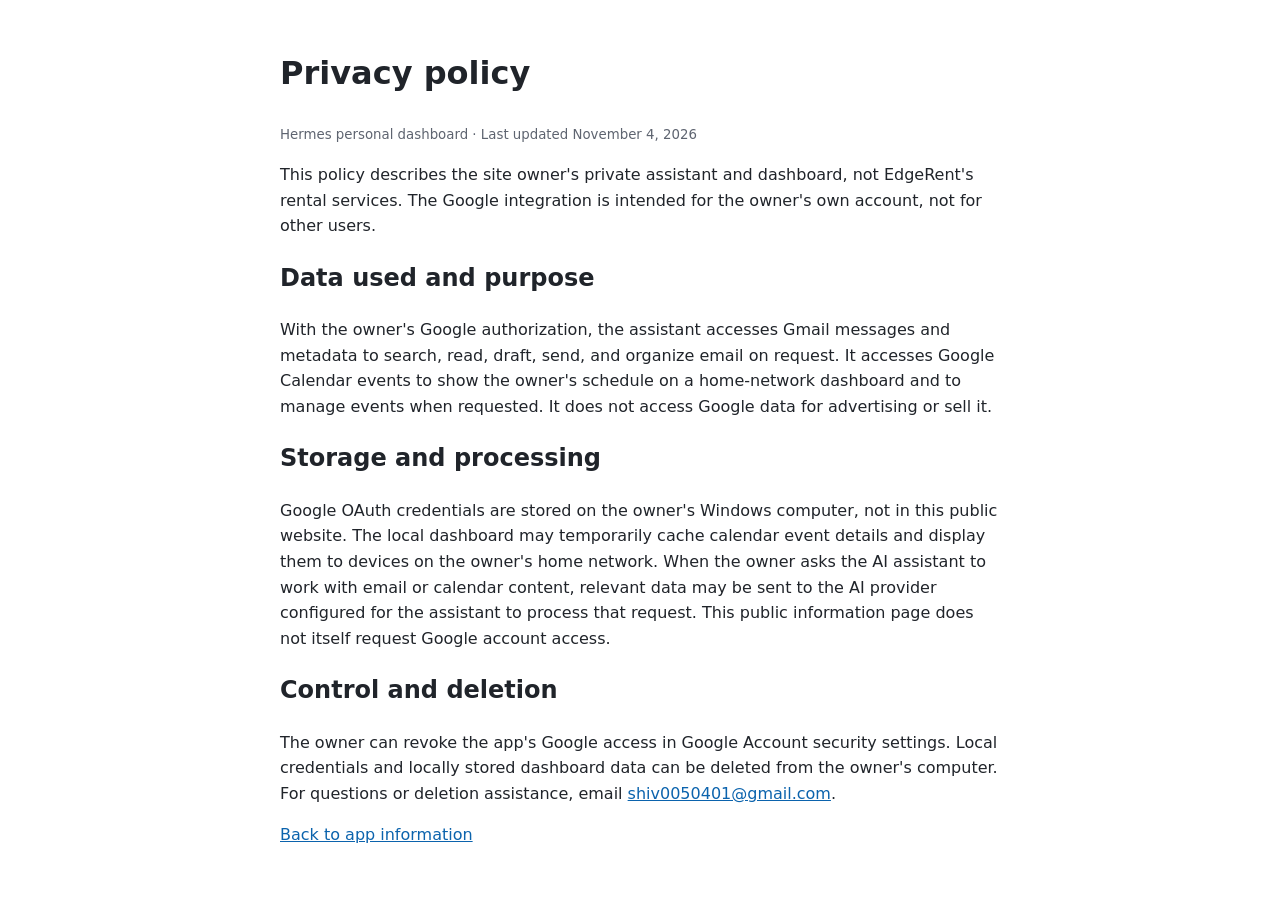
==== hermes/privacy.html @ 04f71356 "Add personal dashboard privacy policy" ====
<!doctype html>
<html lang="en"><meta charset="utf-8"><meta name="viewport" content="width=device-width, initial-scale=1">
<title>Privacy policy — Hermes personal dashboard</title>
<style>body{font:16px/1.6 system-ui,sans-serif;max-width:720px;margin:3rem auto;padding:0 1.25rem;color:#20242a}a{color:#0b63ad}small{color:#5e6470}</style>
<main>
<h1>Privacy policy</h1>
<p><small>Hermes personal dashboard · Last updated November 4, 2026</small></p>
<p>This policy describes the site owner's private assistant and dashboard, not EdgeRent's rental services. The Google integration is intended for the owner's own account, not for other users.</p>
<h2>Data used and purpose</h2>
<p>With the owner's Google authorization, the assistant accesses Gmail messages and metadata to search, read, draft, send, and organize email on request. It accesses Google Calendar events to show the owner's schedule on a home-network dashboard and to manage events when requested. It does not access Google data for advertising or sell it.</p>
<h2>Storage and processing</h2>
<p>Google OAuth credentials are stored on the owner's Windows computer, not in this public website. The local dashboard may temporarily cache calendar event details and display them to devices on the owner's home network. When the owner asks the AI assistant to work with email or calendar content, relevant data may be sent to the AI provider configured for the assistant to process that request. This public information page does not itself request Google account access.</p>
<h2>Control and deletion</h2>
<p>The owner can revoke the app's Google access in Google Account security settings. Local credentials and locally stored dashboard data can be deleted from the owner's computer. For questions or deletion assistance, email <a href="mailto:shiv0050401@gmail.com">shiv0050401@gmail.com</a>.</p>
<p><a href="index.html">Back to app information</a></p>
</main></html>
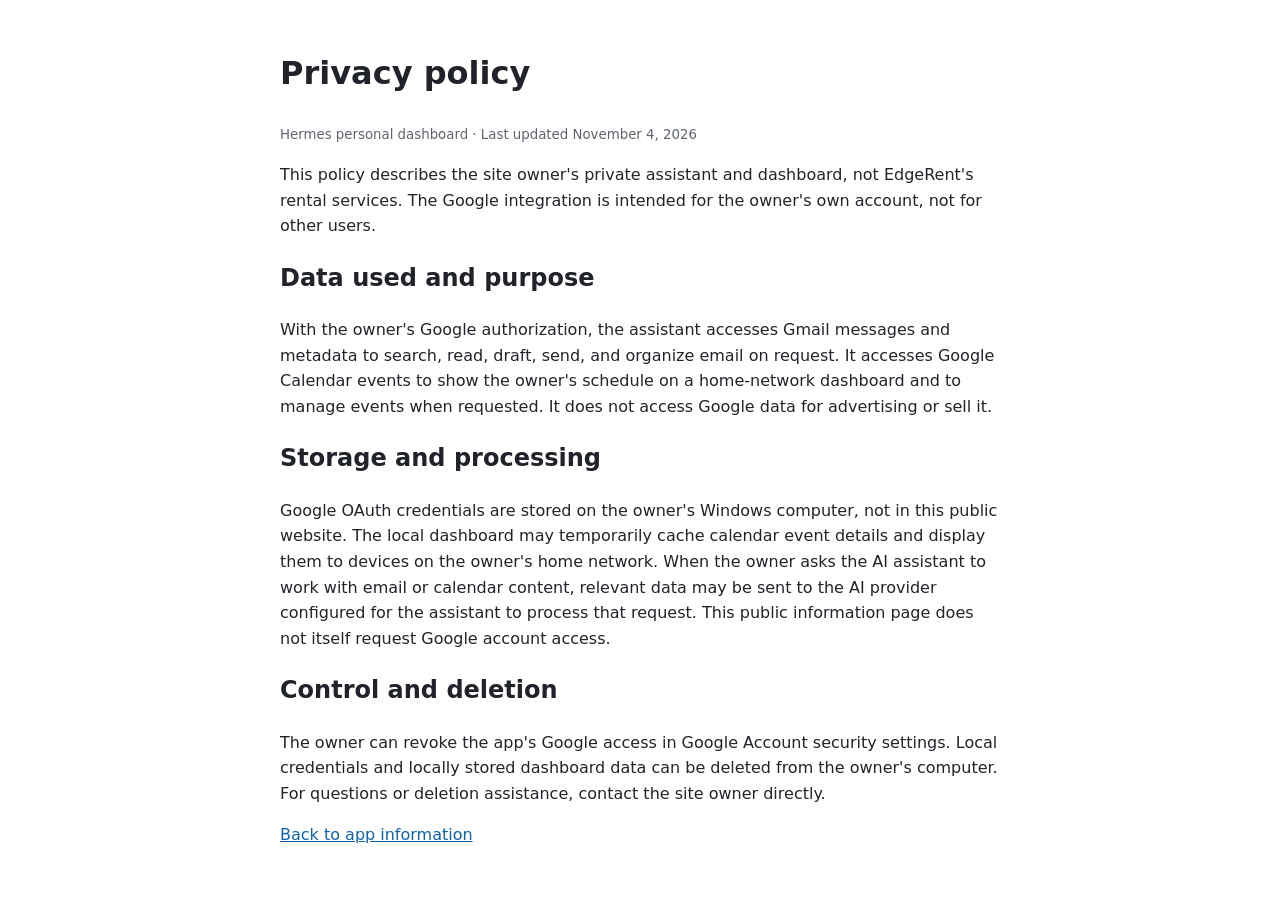
==== commit bd4a65e0: "Remove contact email from privacy policy" ====
--- a/hermes/privacy.html
+++ b/hermes/privacy.html
@@ -11,6 +11,6 @@
 <h2>Storage and processing</h2>
 <p>Google OAuth credentials are stored on the owner's Windows computer, not in this public website. The local dashboard may temporarily cache calendar event details and display them to devices on the owner's home network. When the owner asks the AI assistant to work with email or calendar content, relevant data may be sent to the AI provider configured for the assistant to process that request. This public information page does not itself request Google account access.</p>
 <h2>Control and deletion</h2>
-<p>The owner can revoke the app's Google access in Google Account security settings. Local credentials and locally stored dashboard data can be deleted from the owner's computer. For questions or deletion assistance, email <a href="mailto:shiv0050401@gmail.com">shiv0050401@gmail.com</a>.</p>
+<p>The owner can revoke the app's Google access in Google Account security settings. Local credentials and locally stored dashboard data can be deleted from the owner's computer. For questions or deletion assistance, contact the site owner directly.</p>
 <p><a href="index.html">Back to app information</a></p>
 </main></html>
